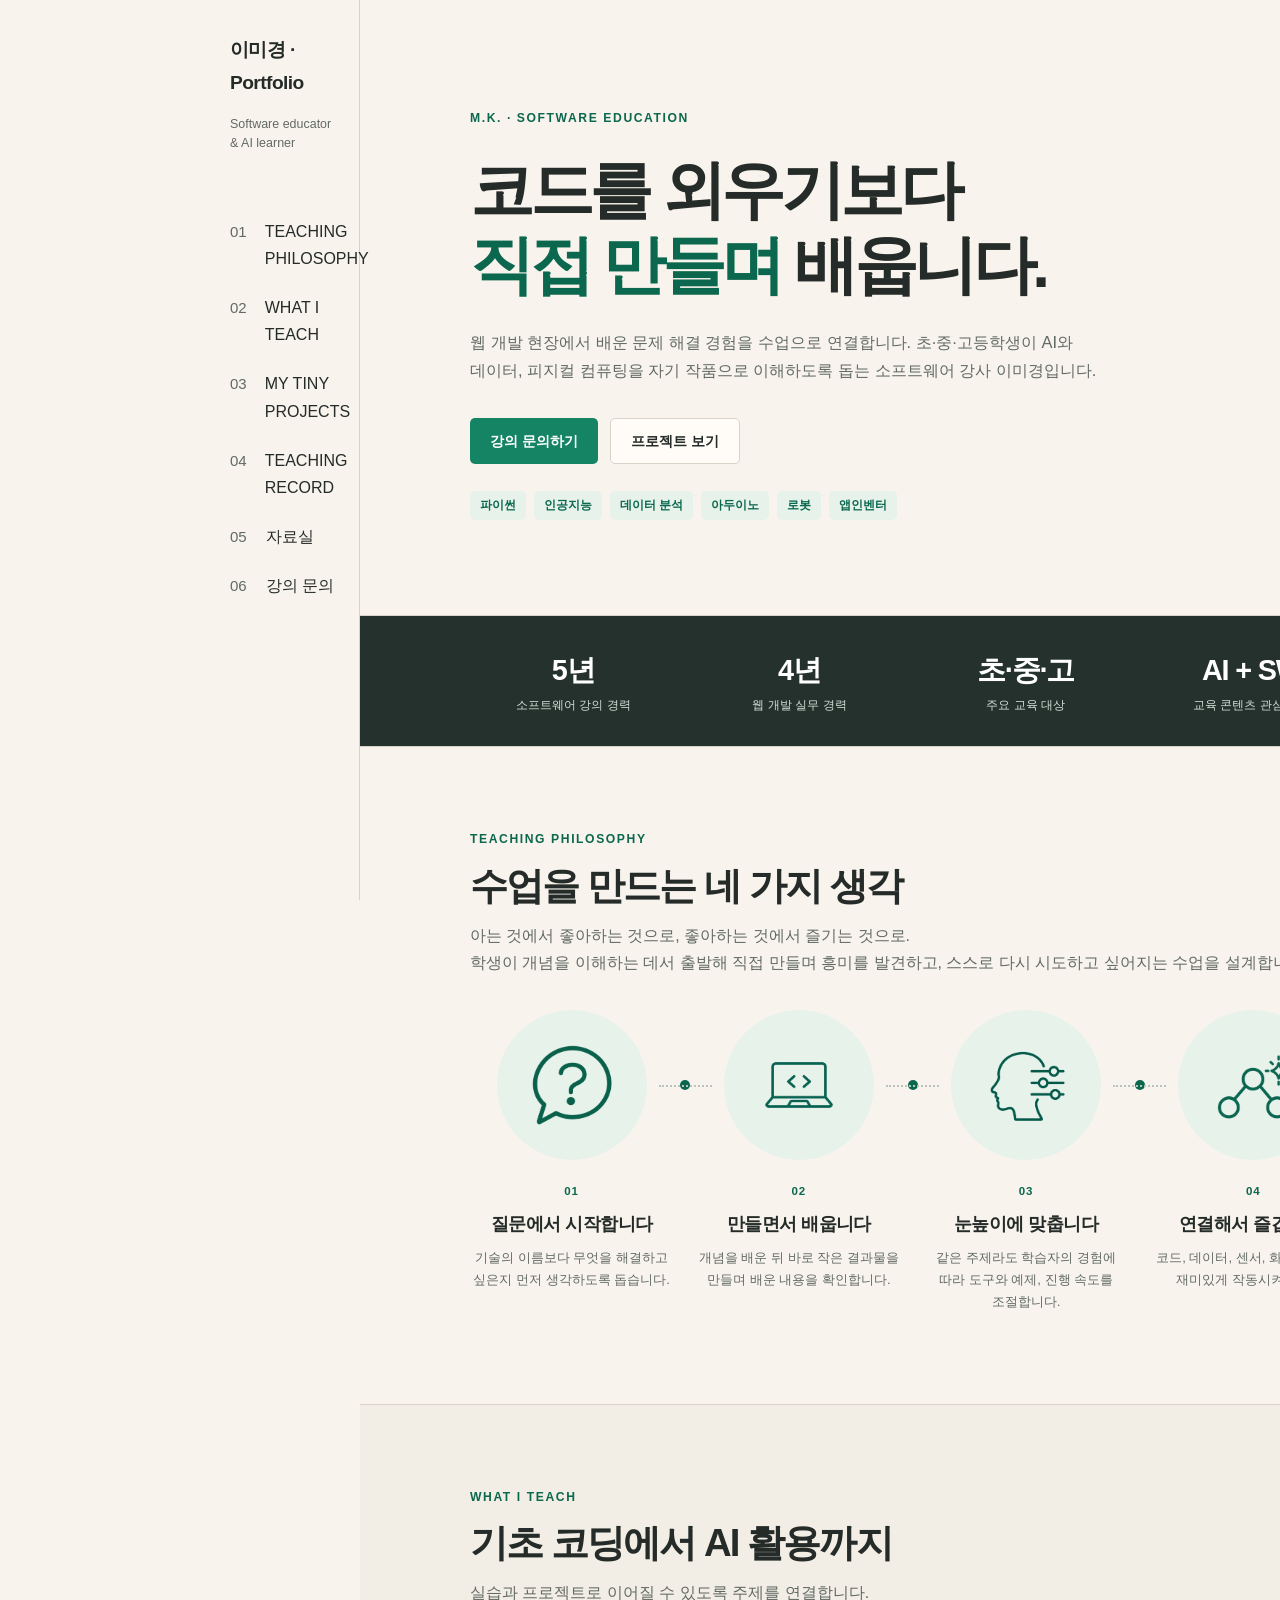
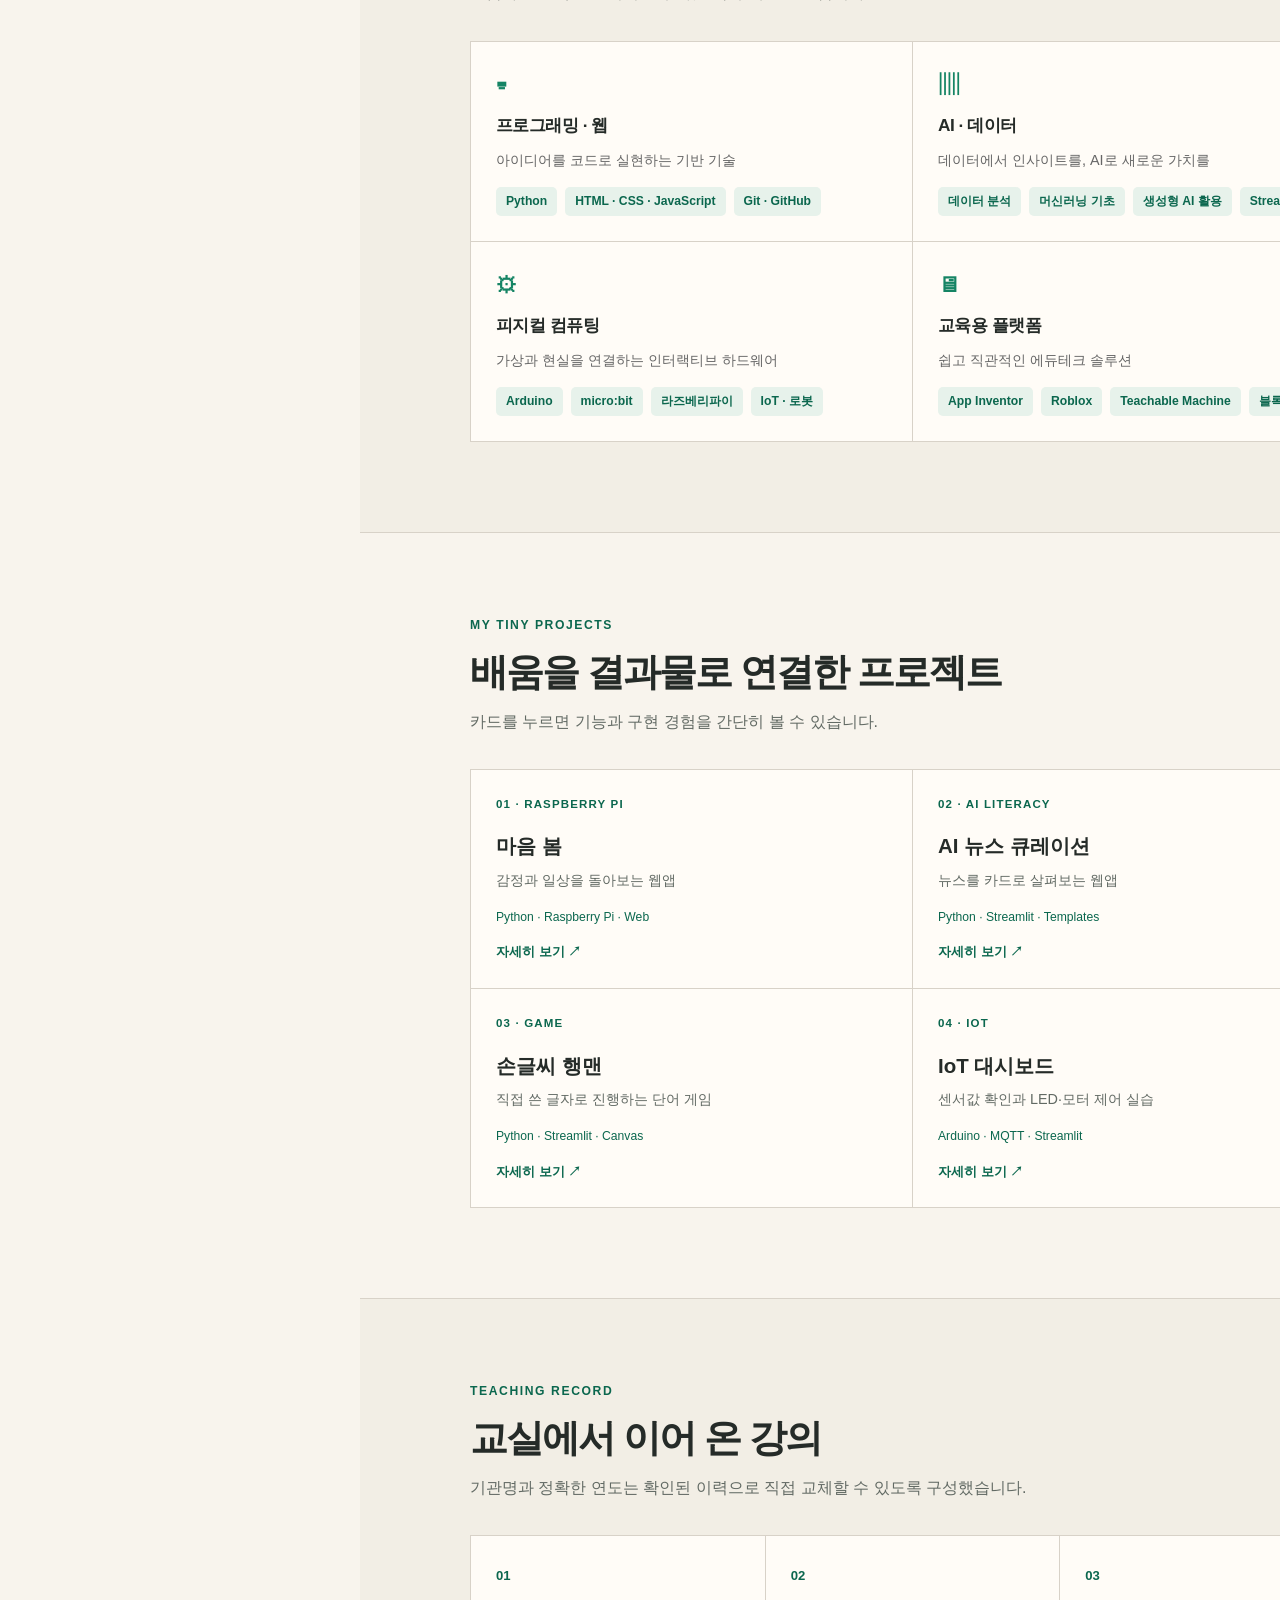
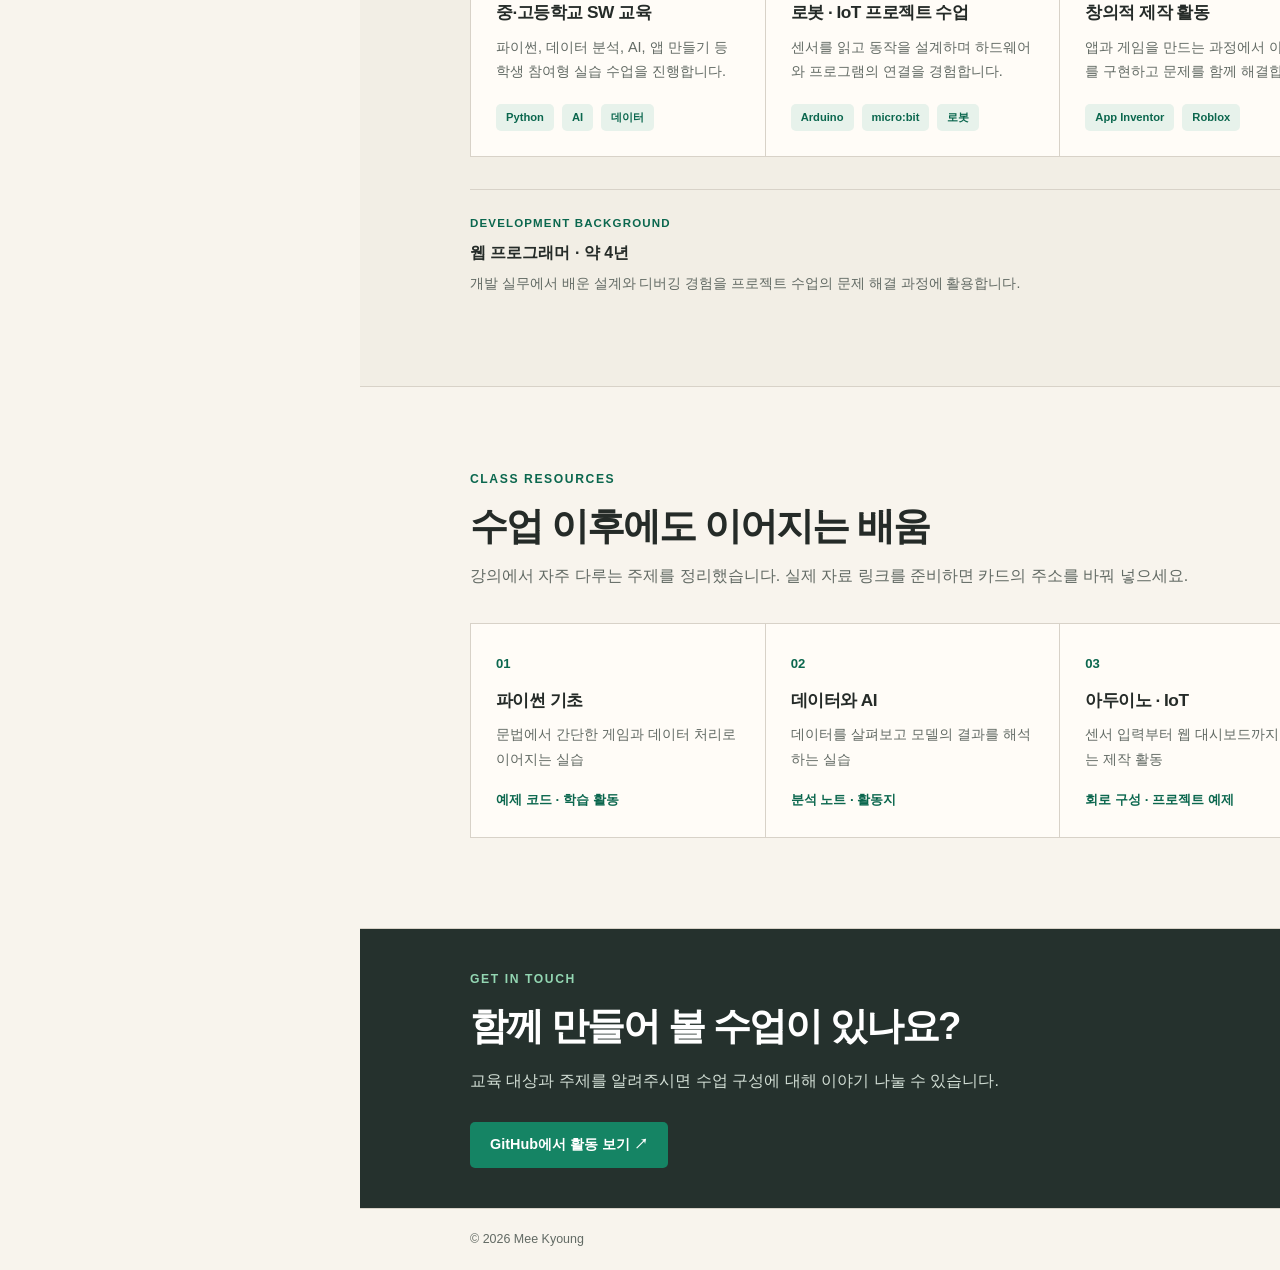
==== index.html @ 8da5d345 "1005 1st commit" ====
<!DOCTYPE html>
<html lang="ko">
<head>
  <meta charset="UTF-8">
  <meta name="viewport" content="width=device-width, initial-scale=1.0">
  <meta name="description" content="이미경 소프트웨어 강사의 AI·데이터 분석·피지컬 컴퓨팅 교육 포트폴리오">
  <title>이미경 | 만들면서 배우는 소프트웨어</title>
  <link rel="stylesheet" href="./lib/styles.css">
  <script src="./lib/script.js" defer></script>
</head>
<body>
  <!-- 0. 왼쪽 메뉴 시작 -->
  <header class="site-header">
    <nav class="nav" aria-label="주 메뉴">
      <a class="logo" href="#top">
        <strong>이미경 · Portfolio</strong>
        <span>Software educator<br>&amp; AI learner</span>
      </a>
      <button class="menu-toggle" type="button" aria-label="메뉴 열기"
              aria-expanded="false" aria-controls="nav-links">☰</button>

      <div class="nav-links" id="nav-links">
        <a href="#philosophy"><small>01</small>TEACHING PHILOSOPHY</a>
        <a href="#skills"><small>02</small>WHAT I TEACH</a>
        <a href="#projects"><small>03</small>MY TINY PROJECTS</a>
        <a href="#career"><small>04</small>TEACHING RECORD</a>
        <a href="#resources"><small>05</small>자료실</a>
        <a href="#contact"><small>06</small>강의 문의</a>
      </div>
    </nav>
  </header>
  <!-- 0. 왼쪽 메뉴 끝 -->

  <main>
    <!-- 1. 첫 화면 소개 시작 -->
    <section class="hero" id="top">
      <div class="wrap hero-grid">
        <div class="hero-copy">
          <p class="eyebrow">M.K. · SOFTWARE EDUCATION</p>
          <h1>코드를 외우기보다<br><span class="highlight">직접 만들며</span> 배웁니다.</h1>
          <p class="hero-description">웹 개발 현장에서 배운 문제 해결 경험을 수업으로 연결합니다. 초·중·고등학생이 AI와 데이터, 피지컬 컴퓨팅을 자기 작품으로 이해하도록 돕는 소프트웨어 강사 이미경입니다.</p>
          <div class="hero-buttons">
            <a class="btn btn-primary" href="#contact">강의 문의하기</a>
            <a class="btn btn-secondary" href="#projects">프로젝트 보기</a>
          </div>
          <div class="hero-tags" aria-label="주요 강의 주제">
              <span>파이썬</span><span>인공지능</span><span>데이터 분석</span><span>아두이노</span><span>로봇</span><span>앱인벤터</span>
          </div>
        </div>
      </div>
    </section>
    <!-- 1. 첫 화면 소개 끝 -->

    <!-- 2. 경력 요약 숫자 시작 -->
    <section class="numbers" aria-label="경력 요약">
      <div class="wrap number-grid">
        <div><strong>5년</strong><span>소프트웨어 강의 경력</span></div>
        <div><strong>4년</strong><span>웹 개발 실무 경력</span></div>
        <div><strong>초·중·고</strong><span>주요 교육 대상</span></div>
        <div><strong>AI + SW</strong><span>교육 콘텐츠 관심 분야</span></div>
      </div>
    </section>
    <!-- 2. 경력 요약 숫자 끝 -->

    <!-- 3. 강의 철학 시작 -->
    <section class="section" id="philosophy">
      <div class="wrap">
        <p class="section-label">TEACHING PHILOSOPHY</p>
        <div class="philosophy-heading">
          <h2>수업을 만드는 네 가지 생각</h2>
          <p class="section-lead">아는 것에서 좋아하는 것으로, 좋아하는 것에서 즐기는 것으로.<br>
          학생이 개념을 이해하는 데서 출발해 직접 만들며 흥미를 발견하고, 스스로 다시 시도하고 싶어지는 수업을 설계합니다.</p>
        </div>
        <div class="philosophy-grid">
          <article class="soft-card">
              <img class="philosophy-icon" src="img\icon-question.png" alt="" />
              <span class="card-number">01</span>
            <h3>질문에서 시작합니다</h3>
            <p>기술의 이름보다 무엇을 해결하고 싶은지 먼저 생각하도록 돕습니다.</p>
          </article>
          <article class="soft-card">
              <img class="philosophy-icon" src="img\icon-making.png" alt="" />
              <span class="card-number">02</span>
            <h3>만들면서 배웁니다</h3>
            <p>개념을 배운 뒤 바로 작은 결과물을 만들며 배운 내용을 확인합니다.</p>
          </article>
          <article class="soft-card">
              <img class="philosophy-icon" src="img\icon-personalized.png" alt="" />
              <span class="card-number">03</span>
            <h3>눈높이에 맞춥니다</h3>
            <p>같은 주제라도 학습자의 경험에 따라 도구와 예제, 진행 속도를 조절합니다.</p>
          </article>
          <article class="soft-card">
              <img class="philosophy-icon" src="img\icon-connections.png" alt="" />
              <span class="card-number">04</span>
            <h3>연결해서 즐깁니다.</h3>
            <p>코드, 데이터, 센서, 화면을 연결해 재미있게 작동시켜 봅니다.</p>
          </article>
        </div>
      </div>
    </section>
    <!-- 3. 강의 철학 끝 -->

    <!-- 4. 강의 분야 시작 -->
    <section class="section section-tint" id="skills">
      <div class="wrap">
        <p class="section-label">WHAT I TEACH</p>
        <h2>기초 코딩에서 AI 활용까지</h2>
        <p class="section-lead">실습과 프로젝트로 이어질 수 있도록 주제를 연결합니다.</p>
        <div class="skill-grid">
          <article class="skill-card">
              <span class="skill-icon">⌨</span>
            <h3>프로그래밍 · 웹</h3>
            <p class="skill-desc">아이디어를 코드로 실현하는 기반 기술</p>
            <div class="pill-list">
              <span>Python</span>
              <span>HTML · CSS · JavaScript</span>
              <span>Git · GitHub</span>
            </div>
          </article>
          <article class="skill-card">
              <span class="skill-icon">▥</span>
            <h3>AI · 데이터</h3>
            <p class="skill-desc">데이터에서 인사이트를, AI로 새로운 가치를</p>
            <div class="pill-list">
              <span>데이터 분석</span>
              <span>머신러닝 기초</span>
              <span>생성형 AI 활용</span>
              <span>Streamlit</span>
            </div>
          </article>
          <article class="skill-card">
              <span class="skill-icon">⚙</span>
            <h3>피지컬 컴퓨팅</h3>
            <p class="skill-desc">가상과 현실을 연결하는 인터랙티브 하드웨어</p>
            <div class="pill-list">
              <span>Arduino</span>
              <span>micro:bit</span>
              <span>라즈베리파이</span>
              <span>IoT · 로봇</span>
            </div>
          </article>
          <article class="skill-card">
              <span class="skill-icon">🖥</span>
            <h3>교육용 플랫폼</h3>
            <p class="skill-desc">쉽고 직관적인 에듀테크 솔루션</p>
            <div class="pill-list">
              <span>App Inventor</span>
              <span>Roblox</span>
              <span>Teachable Machine</span>
              <span>블록 코딩</span>
            </div>
          </article>
        </div>
      </div>
    </section>
    <!-- 4. 강의 분야 끝 -->

    <!-- 5. 프로젝트 시작 -->
    <section class="section" id="projects">
      <div class="wrap">
        <p class="section-label">MY TINY PROJECTS</p>
        <h2>배움을 결과물로 연결한 프로젝트</h2>
        <p class="section-lead">카드를 누르면 기능과 구현 경험을 간단히 볼 수 있습니다.</p>
        <div class="project-grid">
          <!-- 5-1. 마음 봄 카드 시작 -->
          <button class="project-card" type="button" data-project="maeum" aria-haspopup="dialog">
              <span class="project-top">01 · RASPBERRY PI</span>
            <strong>마음 봄</strong>
              <span>감정과 일상을 돌아보는 웹앱</span>
              <span class="project-tech">Python · Raspberry Pi · Web</span>
              <span class="project-more">자세히 보기 ↗</span>
          </button>
          <!-- 5-1. 마음 봄 카드 끝 -->
          <!-- 5-2. AI 뉴스 카드 시작 -->
          <button class="project-card" type="button" data-project="news" aria-haspopup="dialog">
              <span class="project-top">02 · AI LITERACY</span>
            <strong>AI 뉴스 큐레이션</strong>
              <span>뉴스를 카드로 살펴보는 웹앱</span>
              <span class="project-tech">Python · Streamlit · Templates</span>
              <span class="project-more">자세히 보기 ↗</span>
          </button>
          <!-- 5-2. AI 뉴스 카드 끝 -->
          <!-- 5-3. 행맨 카드 시작 -->
          <button class="project-card" type="button" data-project="hangman" aria-haspopup="dialog">
              <span class="project-top">03 · GAME</span>
            <strong>손글씨 행맨</strong>
              <span>직접 쓴 글자로 진행하는 단어 게임</span>
              <span class="project-tech">Python · Streamlit · Canvas</span>
              <span class="project-more">자세히 보기 ↗</span>
          </button>
          <!-- 5-3. 행맨 카드 끝 -->
          <!-- 5-4. IoT 카드 시작 -->
          <button class="project-card" type="button" data-project="iot" aria-haspopup="dialog">
              <span class="project-top">04 · IOT</span>
            <strong>IoT 대시보드</strong>
              <span>센서값 확인과 LED·모터 제어 실습</span>
              <span class="project-tech">Arduino · MQTT · Streamlit</span>
              <span class="project-more">자세히 보기 ↗</span>
          </button>
          <!-- 5-4. IoT 카드 끝 -->
        </div>
      </div>
    </section>
    <!-- 5. 프로젝트 끝 -->

    <!-- 6. 강의 경력 시작 -->
    <section class="section section-tint" id="career">
      <div class="wrap">
        <p class="section-label">TEACHING RECORD</p>
        <h2>교실에서 이어 온 강의</h2>
        <p class="section-lead">기관명과 정확한 연도는 확인된 이력으로 직접 교체할 수 있도록 구성했습니다.</p>
        <div class="career-grid">
          <article class="career-card">
              <span>01</span>
            <h3>중·고등학교 SW 교육</h3>
            <p>파이썬, 데이터 분석, AI, 앱 만들기 등 학생 참여형 실습 수업을 진행합니다.</p>
            <div class="pill-list">
              <span>Python</span>
              <span>AI</span>
              <span>데이터</span>
            </div>
          </article>
          <article class="career-card">
              <span>02</span>
            <h3>로봇 · IoT 프로젝트 수업</h3>
            <p>센서를 읽고 동작을 설계하며 하드웨어와 프로그램의 연결을 경험합니다.</p>
            <div class="pill-list">
              <span>Arduino</span>
              <span>micro:bit</span>
              <span>로봇</span>
            </div>
          </article>
          <article class="career-card">
              <span>03</span>
            <h3>창의적 제작 활동</h3>
            <p>앱과 게임을 만드는 과정에서 아이디어를 구현하고 문제를 함께 해결합니다.</p>
            <div class="pill-list">
              <span>App Inventor</span>
              <span>Roblox</span>
            </div>
          </article>
        </div>
        <div class="background"><span>DEVELOPMENT BACKGROUND</span><strong>웹 프로그래머 · 약 4년</strong><p>개발 실무에서 배운 설계와 디버깅 경험을 프로젝트 수업의 문제 해결 과정에 활용합니다.</p></div>
      </div>
    </section>
    <!-- 6. 강의 경력 끝 -->

    <!-- 7. 자료실 시작 -->
    <section class="section" id="resources">
      <div class="wrap">
        <p class="section-label">CLASS RESOURCES</p>
        <h2>수업 이후에도 이어지는 배움</h2>
        <p class="section-lead">강의에서 자주 다루는 주제를 정리했습니다. 실제 자료 링크를 준비하면 카드의 주소를 바꿔 넣으세요.</p>
        <div class="resource-grid">
          <article class="resource-card">
              <span>01</span>
            <h3>파이썬 기초</h3>
            <p>문법에서 간단한 게임과 데이터 처리로 이어지는 실습</p>
              <small>예제 코드 · 학습 활동</small>
          </article>
          <article class="resource-card">
              <span>02</span>
            <h3>데이터와 AI</h3>
            <p>데이터를 살펴보고 모델의 결과를 해석하는 실습</p>
              <small>분석 노트 · 활동지</small>
          </article>
          <article class="resource-card">
              <span>03</span>
            <h3>아두이노 · IoT</h3>
            <p>센서 입력부터 웹 대시보드까지 연결하는 제작 활동</p>
              <small>회로 구성 · 프로젝트 예제</small>
          </article>
        </div>
      </div>
    </section>
    <!-- 7. 자료실 끝 -->

    <!-- 8. 강의 문의 시작 -->
    <section class="contact" id="contact">
      <div class="wrap contact-inner">
        <p class="section-label">GET IN TOUCH</p>
        <h2>함께 만들어 볼 수업이 있나요?</h2>
        <p>교육 대상과 주제를 알려주시면 수업 구성에 대해 이야기 나눌 수 있습니다.</p>
        <a class="btn btn-primary" href="https://github.com/huduby777" target="_blank" rel="noopener noreferrer">GitHub에서 활동 보기 ↗</a>
        <!-- 이메일을 공개하려면 위 버튼 아래에 <a href="mailto:이메일주소">이메일주소</a>를 추가하세요. -->
      </div>
    </section>
    <!-- 8. 강의 문의 끝 -->
  </main>

  <!-- 9. 화면 오른쪽 아래 TOP 버튼 시작 -->
  <button class="back-to-top" id="back-to-top" type="button" aria-label="맨 위로 이동">TOP ↑</button>
  <!-- 9. 화면 오른쪽 아래 TOP 버튼 끝 -->

  <!-- 10. 프로젝트 상세 팝업 시작 -->
  <dialog class="project-dialog" id="project-dialog" aria-labelledby="dialog-title">
    <button class="dialog-close" type="button" aria-label="닫기">×</button>
    <p class="section-label" id="dialog-category"></p>
    <h2 id="dialog-title"></h2>
    <div id="dialog-details"></div>
  </dialog>
  <!-- 10. 프로젝트 상세 팝업 끝 -->

  <!-- 11. 푸터 시작 -->
  <footer class="footer"><div class="wrap"><span>© <span id="year"></span> Mee Kyoung </span>&nbsp;</div></footer>
  <!-- 11. 푸터 끝 -->
</body>
</html>
---- lib/styles.css ----
/* 0. 색상: C 시안의 에메랄드 포인트와 따뜻한 아이보리 */
:root {
  --accent: #158464;
  --accent-dark: #0b674e;
  --accent-soft: #e7f2eb;
  --ink: #252b28;
  --muted: #626a64;
  --paper: #f8f4ed;
  --wash: #f2eee5;
  --card: #fffcf7;
  --line: #d8d2c8;
  --dark: #25312d;
  --sidebar-width: clamp(360px, 22vw, 420px);
}

* { box-sizing: border-box; }
html { scroll-behavior: smooth; }
body {
  margin: 0;
  color: var(--ink);
  background: var(--paper);
  font-family: "Pretendard", "Noto Sans KR", "Malgun Gothic", Arial, sans-serif;
  line-height: 1.7;
}

a { color: inherit; text-decoration: none; }
button { font: inherit; cursor: pointer; }
:focus-visible { outline: 3px solid var(--accent); outline-offset: 3px; }
.wrap { width: min(100% - 35px, 980px); margin-left: 110px; margin-right: auto; padding: 0; }
section { scroll-margin-top: 20px; }

/* 1. 왼쪽 고정 메뉴 */
.site-header {
  position: fixed;
  inset: 0 auto 0 0;
  z-index: 20;
  width: var(--sidebar-width);
  background: var(--paper);
  border-right: 1px solid var(--line);
}
.nav { 
  height: 100%; 
  padding: 34px 24px 34px 230px; 
  display: flex; 
  flex-direction: column; }

.logo { display: flex; flex-direction: column; gap: 16px; }
.logo strong { font-size: 1.2rem; font-weight: 750; letter-spacing: -.03em; }
.logo span { color: var(--muted); font-size: .78rem; line-height: 1.5; }
.nav-links { display: flex; flex-direction: column; gap: 8px; margin-top: 58px; }
.nav-links a { display: flex; gap: 18px; align-items: baseline; padding: 7px 0; font-size: 1.0rem; }
.nav-links a:hover, .nav-links a.is-active { color: var(--accent-dark); font-weight: 700; }
.nav-links small { width: 18px; color: var(--muted); font-size: .94rem; }
.menu-toggle { display: none; }
main, .footer { margin-left: var(--sidebar-width); }

/* 2. 첫 화면 소개 */
.hero {
  background-color: var(--paper);
  background-image: radial-gradient(circle, rgba(107, 121, 111, .07) .7px, transparent 1px);
  background-size: 32px 32px;
  border-bottom: 1px solid var(--line);
  padding: 108px 0 95px;
}
.hero-copy { max-width: 760px; }
.eyebrow, .section-label {
  margin: 0;
  color: var(--accent-dark);
  font-size: .76rem;
  letter-spacing: .13em;
  font-weight: 800;
}
.hero h1 {
  font-size: clamp(2.1rem, 5vw, 4.1rem);
  line-height: 1.18;
  letter-spacing: -.07em;
  word-break: keep-all;
  margin: 24px 0;
}
.highlight { color: var(--accent-dark); }
.hero-description { max-width: 650px; color: var(--muted); font-size: 1.03rem; word-break: keep-all; }
.hero-buttons { display: flex; flex-wrap: wrap; align-items: center; gap: 12px; margin: 34px 0 27px; }
.btn {
  display: inline-flex;
  align-items: center;
  justify-content: center;
  min-height: 46px;
  padding: 10px 20px;
  border-radius: 5px;
  font-size: .9rem;
  font-weight: 750;
}
.btn-primary { background: var(--accent); color: #fff; }
.btn-secondary { border: 1px solid var(--line); background: var(--card); }
.hero-tags, .pill-list { display: flex; flex-wrap: wrap; gap: 8px; }
.hero-tags span, .pill-list span {
  padding: 4px 10px;
  color: var(--accent-dark);
  background: var(--accent-soft);
  border-radius: 5px;
  font-size: .76rem;
  font-weight: 700;
}

/* 3. 경력 요약 띠 */
.numbers { padding: 30px 0; background: var(--dark); color: #fff; border-bottom: 1px solid var(--line); }
.number-grid { display: grid; grid-template-columns: repeat(4, 1fr); gap: 20px; text-align: center; }
.number-grid div { display: grid; }
.number-grid strong { font-size: 1.8rem; letter-spacing: -.04em; }
.number-grid span { color: #d3dfd6; font-size: .78rem; }

/* 4. 섹션 공통 구성: 각 영역을 가는 선으로 구분 */
.section { padding: 82px 0 90px; border-bottom: 1px solid var(--line); }
.section-tint { background: var(--wash); }
.section h2, .contact h2 {
  margin: 11px 0;
  font-size: clamp(1.8rem, 3vw, 2.45rem);
  line-height: 1.3;
  letter-spacing: -.05em;
  word-break: keep-all;
}
.section-lead { margin: 0 0 34px; color: var(--muted); word-break: keep-all; }
.philosophy-grid, .skill-grid, .project-grid { display: grid; grid-template-columns: repeat(2, minmax(0, 1fr)); gap: 1px; border: 1px solid var(--line); background: var(--line); }
.soft-card, .skill-card, .career-card, .resource-card, .project-card { background: var(--card); padding: 25px; }
.soft-card h3, .skill-card h3, .career-card h3, .resource-card h3 { margin: 10px 0 7px; font-size: 1.08rem; letter-spacing: -.03em; }
.soft-card p, .career-card p, .resource-card p { margin: 0; color: var(--muted); font-size: .9rem; }
.card-number, .career-card > span, .resource-card > span { color: var(--accent-dark); font-size: .82rem; font-weight: 800; }
.skill-desc {
    color: #666666; 
    font-size: 0.9rem; 
    margin-top: -10px; 
    margin-bottom: 15px; 
    word-break: keep-all; /* 단어 단위로 줄바꿈되도록 설정 */
}
.skill-card {
  transition: transform 0.3s ease, box-shadow 0.3s ease; /* 부드러운 전환 효과 */
}

.skill-card:hover {
  transform: translateY(-8px) translateX(-8px); /* 카드가 위로 8px 이동 */
  box-shadow: 0 10px 20px rgba(37, 36, 36, 0.397); /* 그림자를 진하고 넓게 확산 */
}

.skill-card:hover .skill-icon {
  transform: scale(1.5); /* 아이콘이 살짝 커지는 효과 */
  transition: transform 0.3s ease;
}
/* 강의 철학: 가로 4단 타임라인 (아이콘 원 + 점선 연결) */
.philosophy-grid {
  --icon-size: 150px;
  --gap: 24px;
  display: grid;
  grid-template-columns: repeat(4, minmax(0, 1fr));
  gap: var(--gap);
  border: 0;
  background: none;
  margin-top: 8px;
}
.soft-card {
  position: relative;
  display: flex;
  flex-direction: column;
  align-items: center;
  text-align: center;
  padding: 0;
  background: none;
}
.soft-card img.philosophy-icon {
  position: static;
  width: var(--icon-size);
  height: var(--icon-size);
  padding: 18px;
  border-radius: 50%;
  background: var(--accent-soft);
  object-fit: contain;
}
.soft-card .card-number { margin-top: 22px; font-size: .72rem; letter-spacing: .08em; }
.soft-card h3 { margin: 6px 0 8px; font-size: 1.15rem; word-break: keep-all; }
.soft-card p { font-size: .82rem; word-break: keep-all; }

/* 카드 사이 점선 + 가운데 점 (마지막 카드 제외) */
.soft-card:not(:last-child)::after {
  content: "";
  position: absolute;
  top: calc(var(--icon-size) / 2);
  left: calc(50% + var(--icon-size) / 2 + 12px);
  width: calc(100% + var(--gap) - var(--icon-size) - 24px);
  border-top: 2px dotted #b9c4bc;
}
.soft-card:not(:last-child)::before {
  content: "";
  position: absolute;
  top: calc(var(--icon-size) / 2 - 5px);
  left: calc(100% + var(--gap) / 2 - 5px);
  width: 10px;
  height: 10px;
  border-radius: 50%;
  background: var(--accent-dark);
}

/* 5. 강의 분야 */
.skill-card { min-height: 190px; }
.skill-icon { display: inline-block; color: var(--accent); font-size: 1.35rem; font-weight: 700; }
.skill-card h3 { margin: 8px 0 17px; }

/* 6. 프로젝트 */
.project-card { display: flex; flex-direction: column; min-height: 210px; text-align: left; border: 0; color: var(--ink); }
.project-card:hover { background: #f4f5ec; }
.project-top { color: var(--accent-dark); font-size: .72rem; font-weight: 800; letter-spacing: .1em; }
.project-card strong { margin: 15px 0 4px; font-size: 1.28rem; }
.project-card > span:nth-of-type(2) { color: var(--muted); font-size: .9rem; }
.project-tech { margin-top: 14px; color: var(--accent-dark); font-size: .76rem; }
.project-more { margin-top: auto; padding-top: 14px; color: var(--accent-dark); font-size: .8rem; font-weight: 800; }

/* 7. 강의 경력과 자료실 */
.career-grid, .resource-grid { display: grid; grid-template-columns: repeat(3, minmax(0, 1fr)); gap: 1px; border: 1px solid var(--line); background: var(--line); }
.career-card .pill-list { margin-top: 20px; }
.career-card .pill-list span { font-size: .7rem; }
.background { margin-top: 32px; padding-top: 24px; border-top: 1px solid var(--line); }
.background span { display: block; color: var(--accent-dark); font-size: .72rem; font-weight: 800; letter-spacing: .1em; }
.background strong { display: block; margin: 6px 0; }
.background p { margin: 0; color: var(--muted); font-size: .87rem; }
.resource-card { min-height: 160px; }
.resource-card small { display: block; margin-top: 18px; color: var(--accent-dark); font-weight: 700; }

/* 8. 문의와 푸터 */
.contact { padding: 40px 0; background: var(--dark); color: #fff; border-bottom: 1px solid var(--line); }
.contact .section-label { color: #93d6b2; }
.contact p:not(.section-label) { margin-bottom: 28px; color: #d3dfd6; }
.footer { padding: 20px 0; color: var(--muted); font-size: .78rem; }
.footer .wrap { display: flex; justify-content: space-between; gap: 12px; }

/* 9. 오른쪽 아래 고정 TOP 버튼 */
.back-to-top {
  position: fixed;
  z-index: 15;
  right: 24px;
  bottom: 24px;
  padding: 10px 14px;
  border: 1px solid var(--line);
  border-radius: 6px;
  background: var(--card);
  color: var(--accent-dark);
  box-shadow: 0 6px 22px rgba(25, 40, 31, .12);
  font-size: .8rem;
  font-weight: 800;
  opacity: 0;
  visibility: hidden;
  transform: translateY(8px);
  transition: opacity .2s, transform .2s, visibility .2s;
}
.back-to-top.is-visible { opacity: 1; visibility: visible; transform: translateY(0); }

/* 10. 프로젝트 상세 팝업 */
.project-dialog { width: min(540px, calc(100% - 28px)); max-height: 80vh; overflow: auto; padding: 32px; border: 1px solid var(--line); background: var(--card); color: var(--ink); }
.project-dialog::backdrop { background: rgba(15, 34, 26, .58); }
.project-dialog h2 { letter-spacing: -.05em; }
.project-dialog h3 { margin: 21px 0 5px; font-size: .98rem; }
.project-dialog p:not(.section-label) { margin: 0; color: var(--muted); font-size: .91rem; }
.dialog-close { position: absolute; top: 8px; right: 16px; border: 0; background: none; color: var(--ink); font-size: 2rem; }

/* 태블릿·모바일: 고정된 왼쪽 메뉴를 위쪽 메뉴로 전환 */
@media (max-width: 900px) {
  .site-header {
    position: relative;
    width: 100%;
    border-right: 0;
    border-bottom: 1px solid var(--line);
  }

  main,
  .footer {
    margin-left: 0;
  }

  .nav {
    height: auto;
    padding: 20px 24px;
  }

  .wrap {
    width: min(100% - 48px, 1080px);
    margin-inline: auto;
    padding: 0;
  }
}

/* 강의 철학 반응형: 태블릿 2단, 모바일 1단 (연결선 숨김) */
@media (max-width: 900px) {
  .philosophy-grid { grid-template-columns: repeat(2, minmax(0, 1fr)); row-gap: 40px; }
  .soft-card::before, .soft-card::after { display: none !important; }
}
@media (max-width: 520px) {
  .philosophy-grid { grid-template-columns: 1fr; }
}
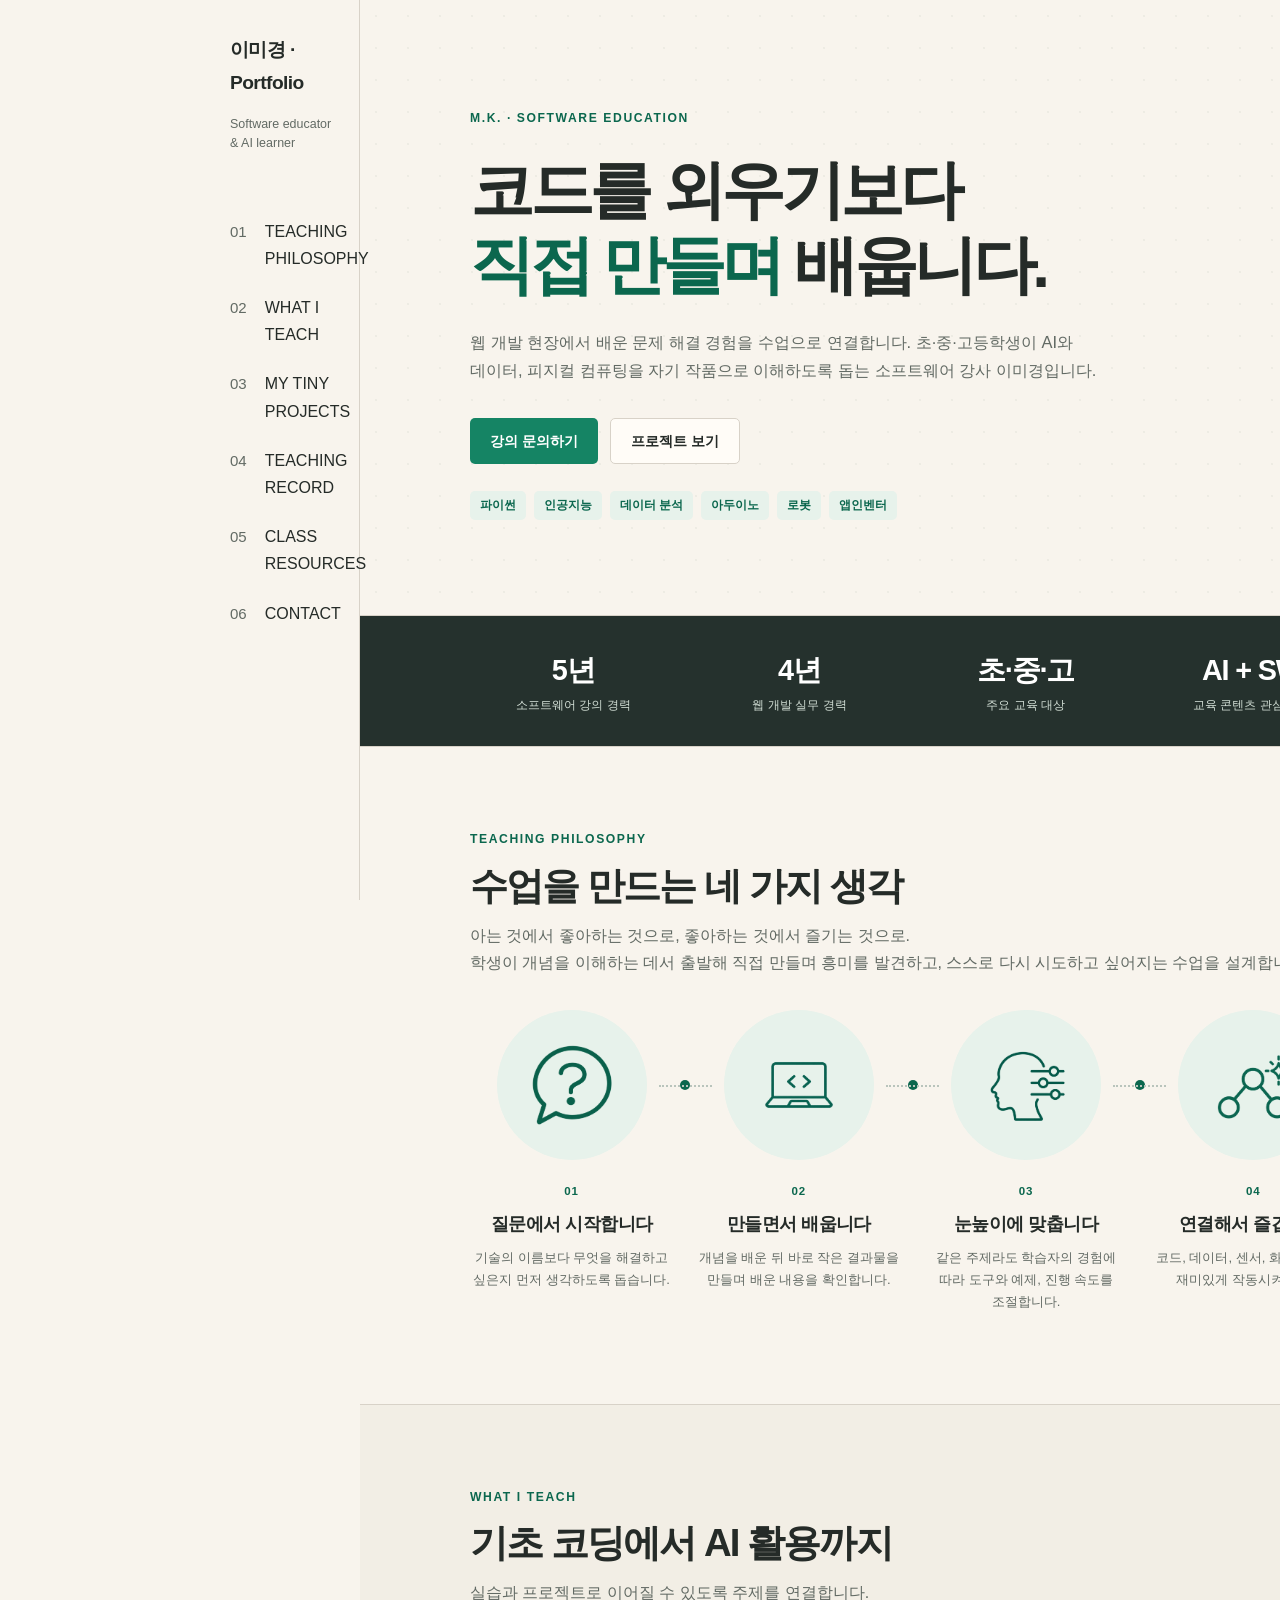
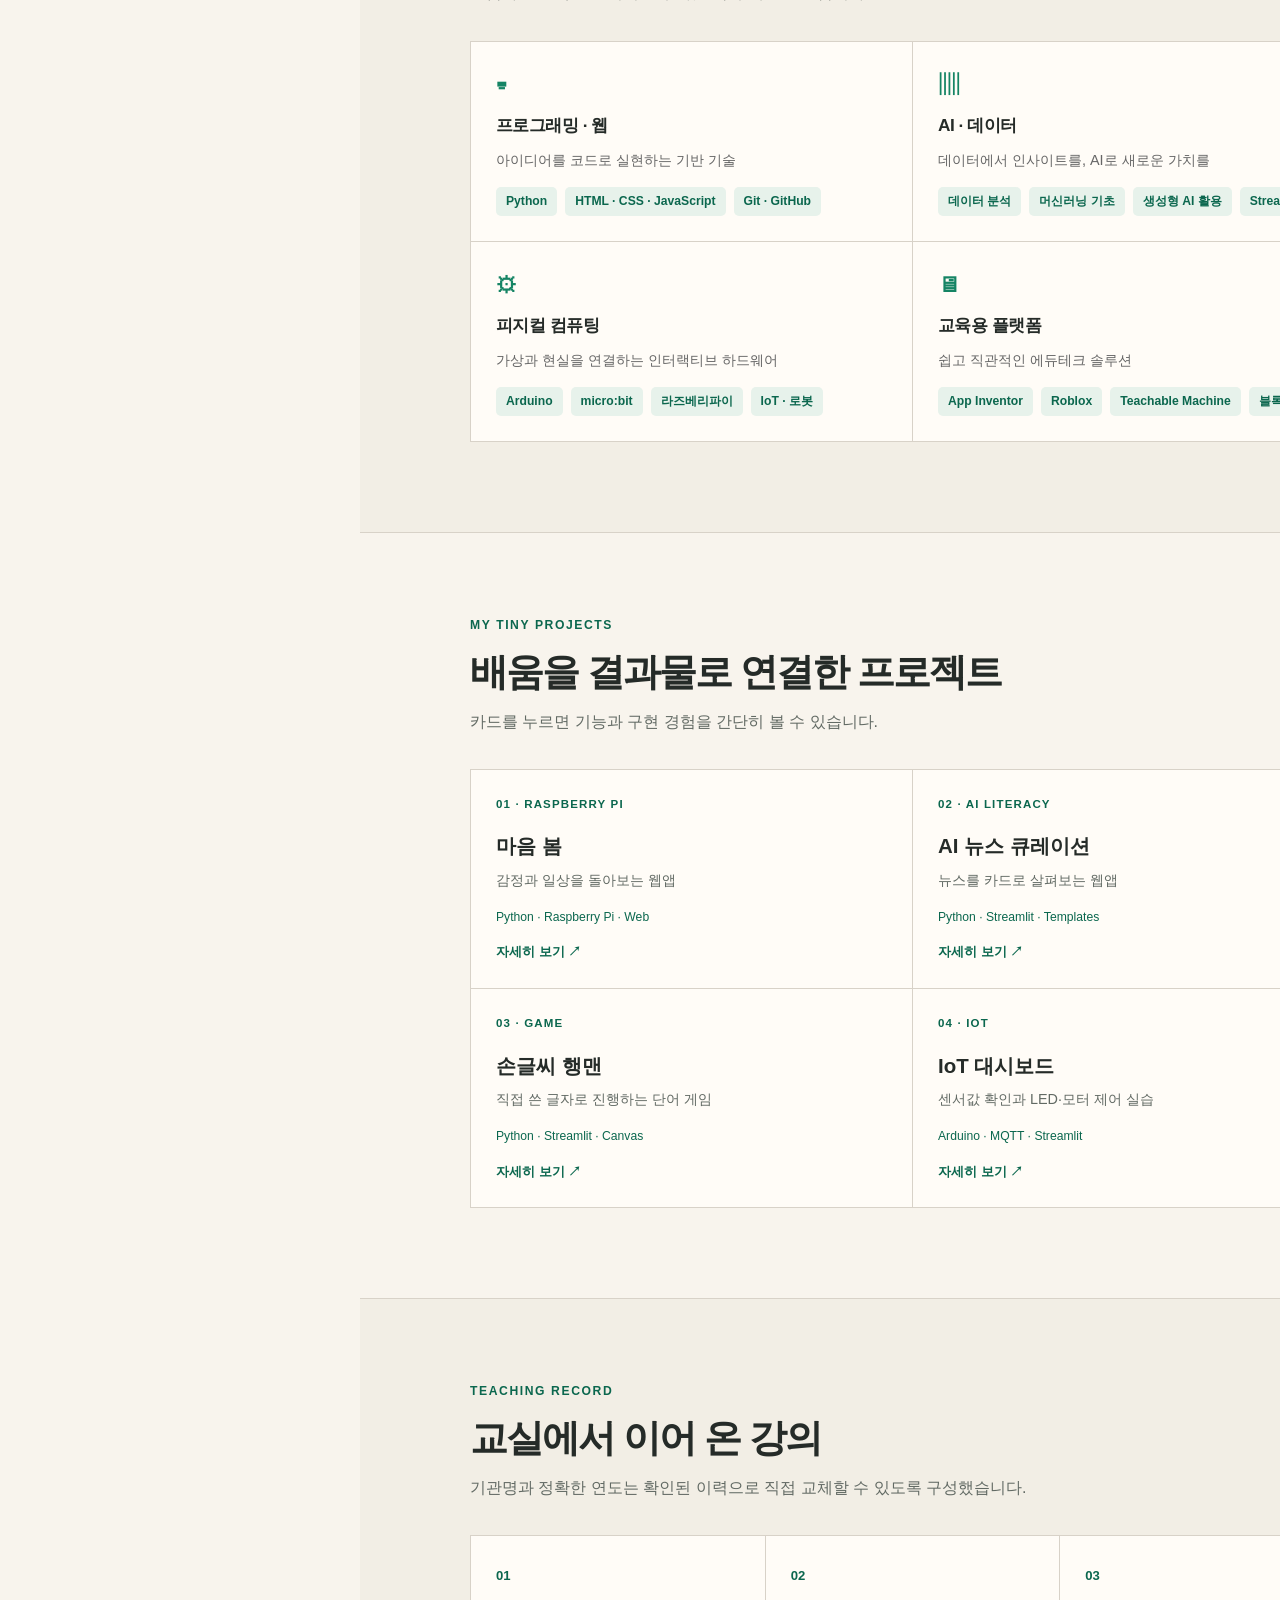
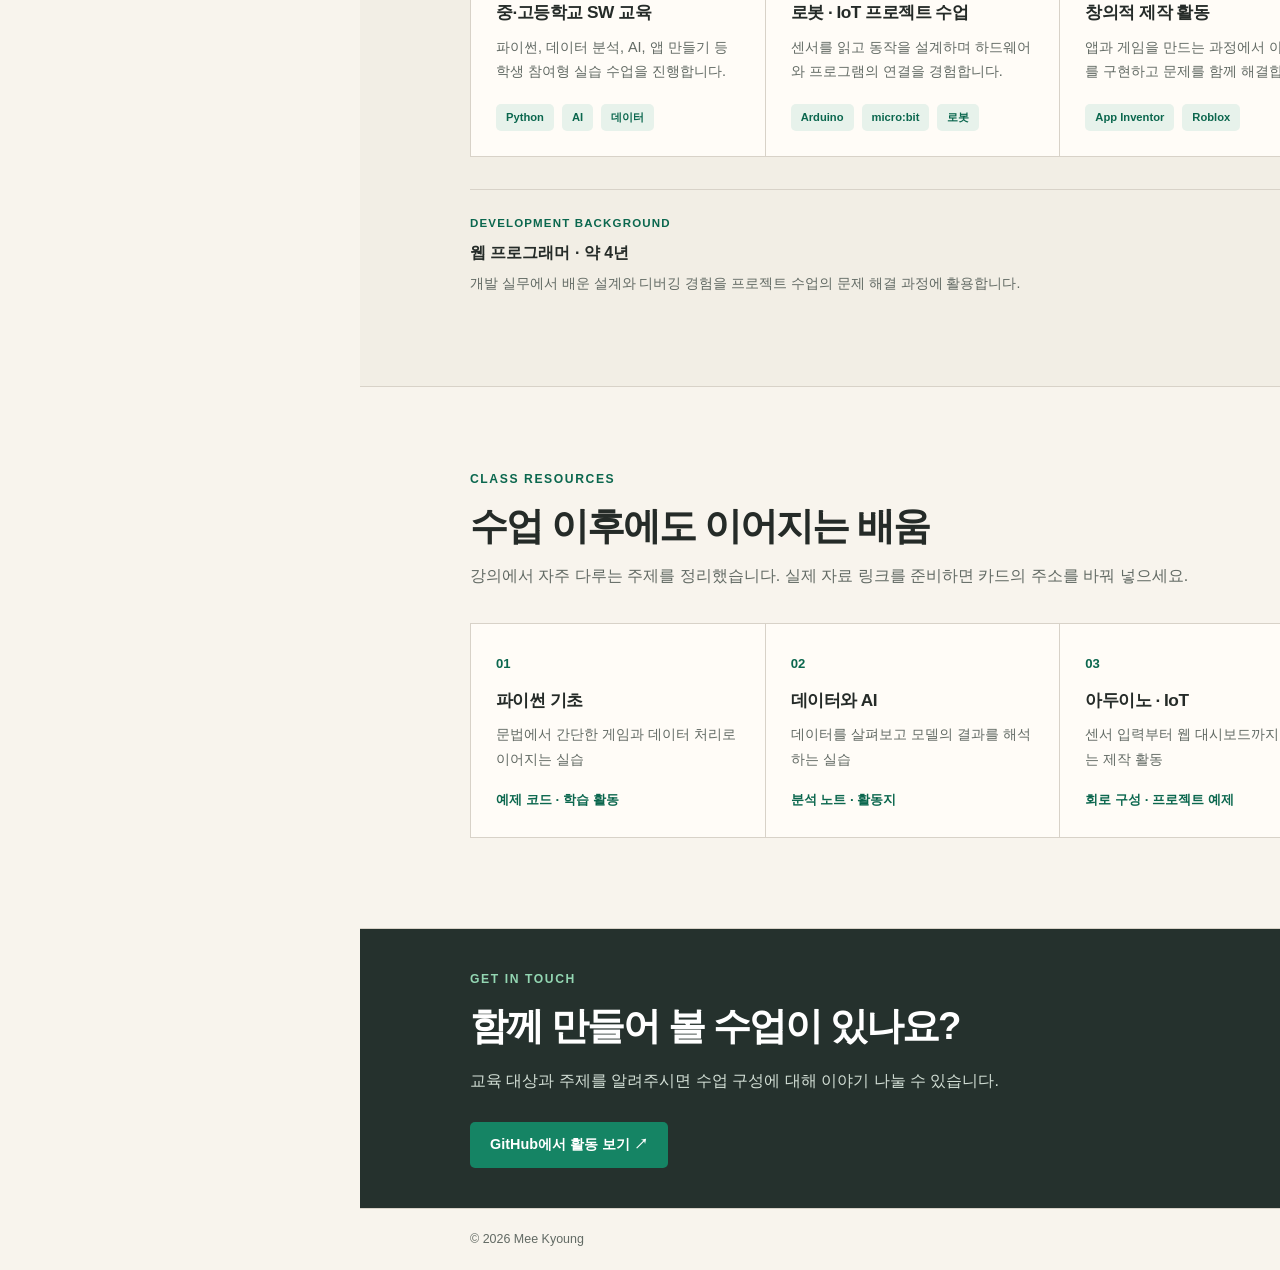
==== commit 1f29a1d1: "1005 2nd commit" ====
--- a/index.html
+++ b/index.html
@@ -24,8 +24,8 @@
         <a href="#skills"><small>02</small>WHAT I TEACH</a>
         <a href="#projects"><small>03</small>MY TINY PROJECTS</a>
         <a href="#career"><small>04</small>TEACHING RECORD</a>
-        <a href="#resources"><small>05</small>자료실</a>
-        <a href="#contact"><small>06</small>강의 문의</a>
+        <a href="#resources"><small>05</small>CLASS RESOURCES</a>
+        <a href="#contact"><small>06</small>CONTACT</a>
       </div>
     </nav>
   </header>
@@ -52,7 +52,7 @@
     <!-- 1. 첫 화면 소개 끝 -->
 
     <!-- 2. 경력 요약 숫자 시작 -->
-    <section class="numbers" aria-label="경력 요약">
+    <section class="numbers">
       <div class="wrap number-grid">
         <div><strong>5년</strong><span>소프트웨어 강의 경력</span></div>
         <div><strong>4년</strong><span>웹 개발 실무 경력</span></div>
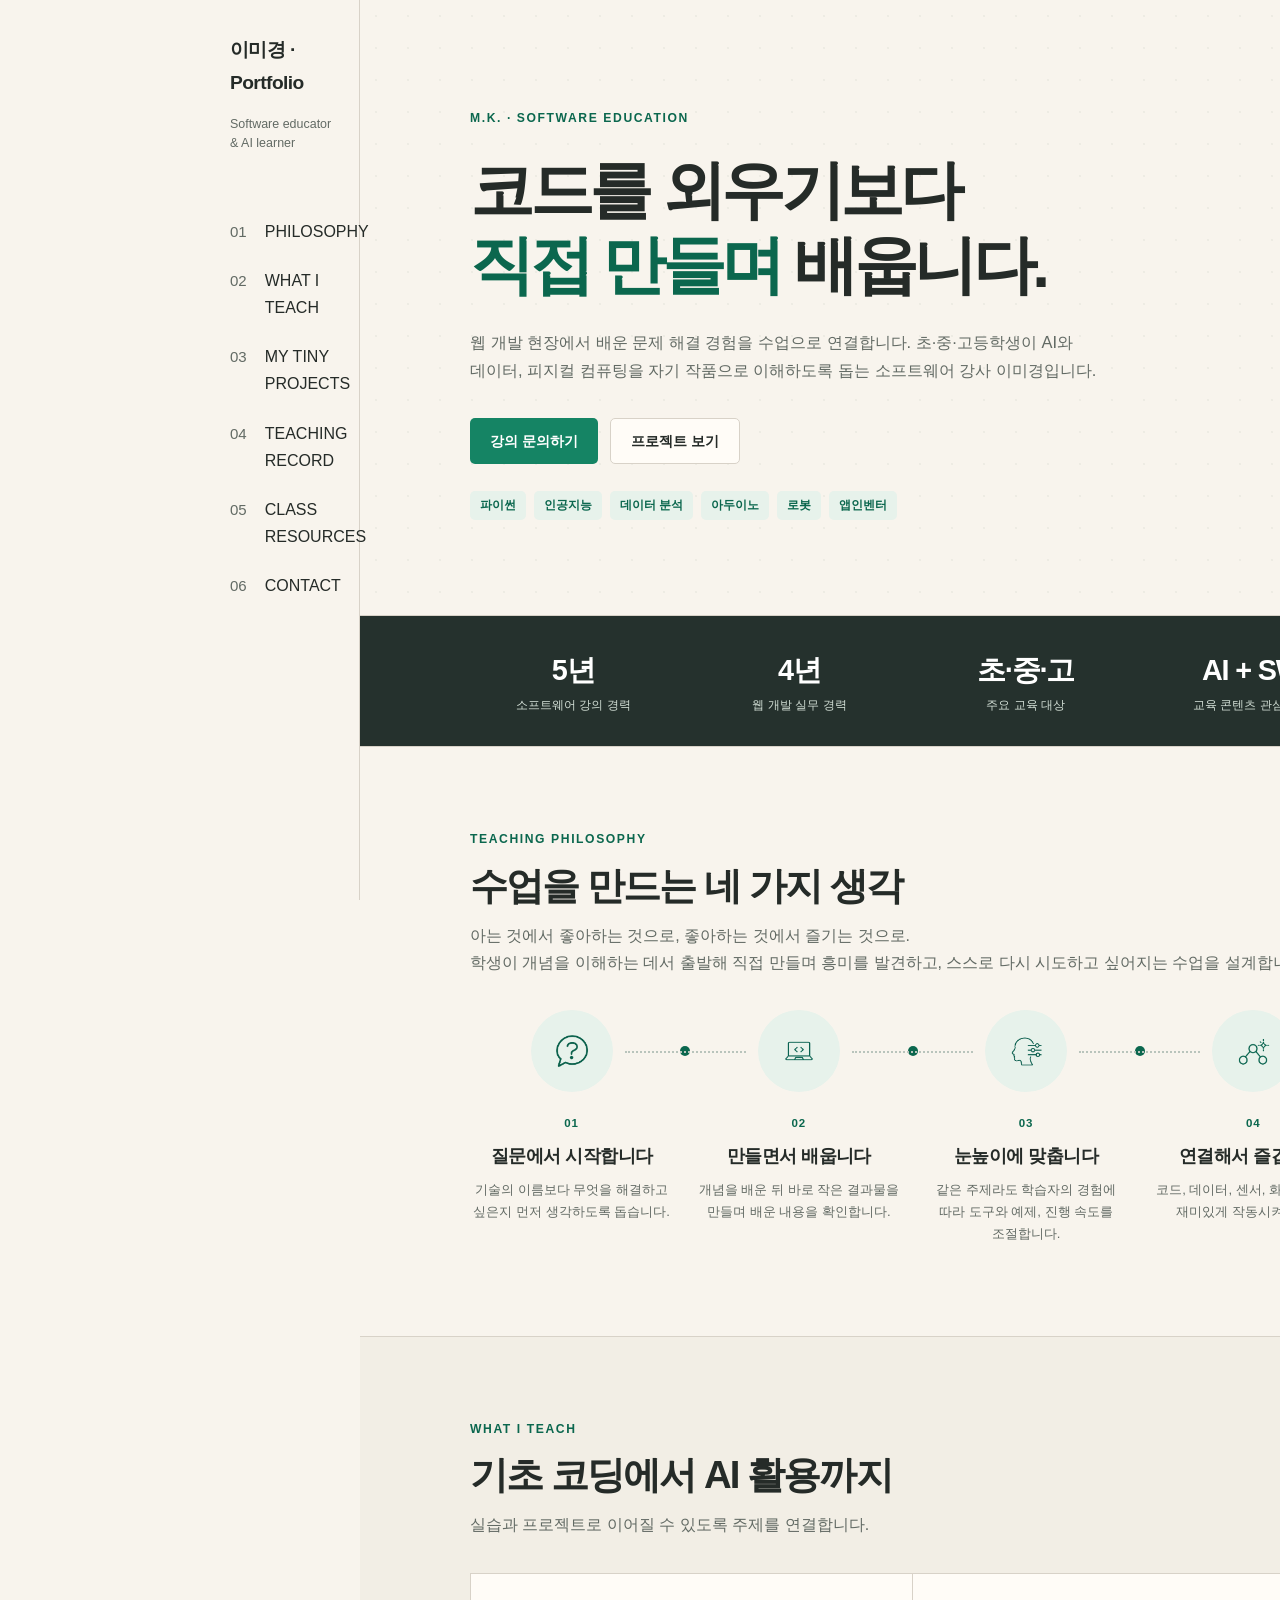
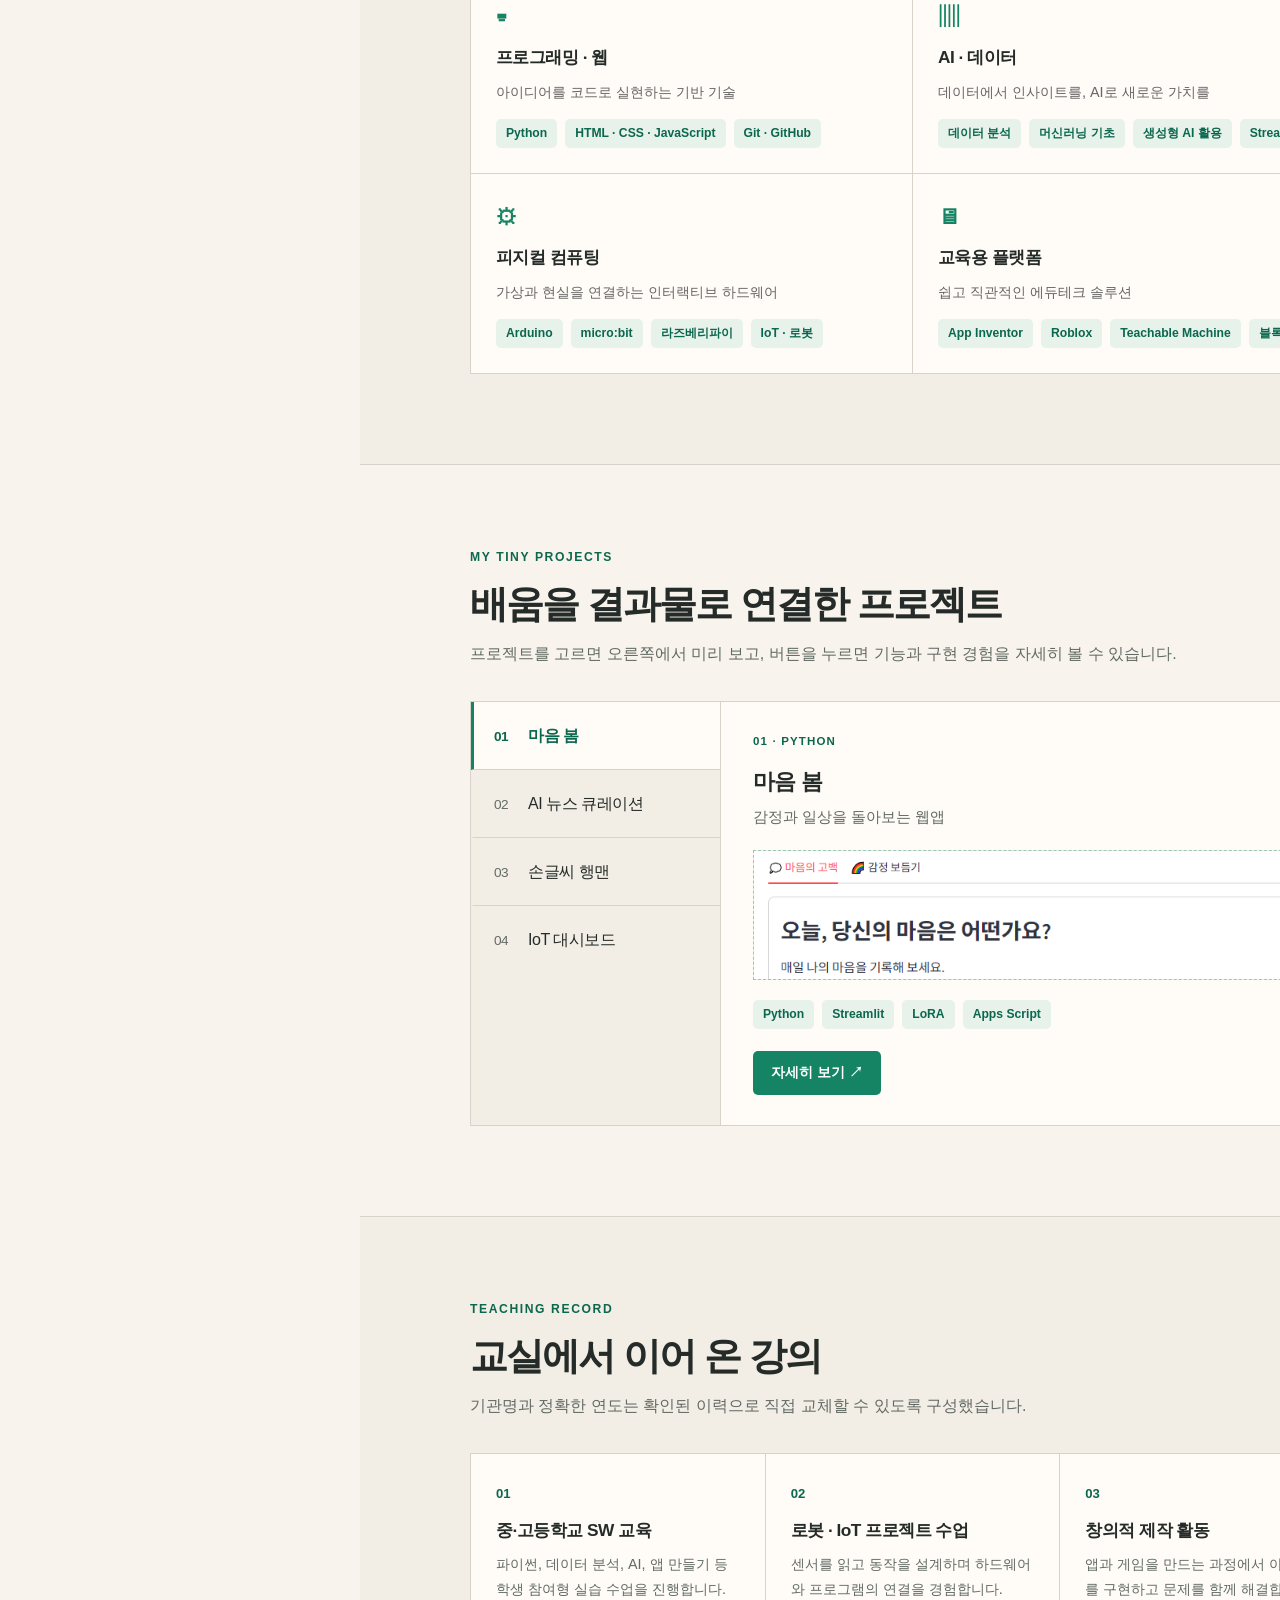
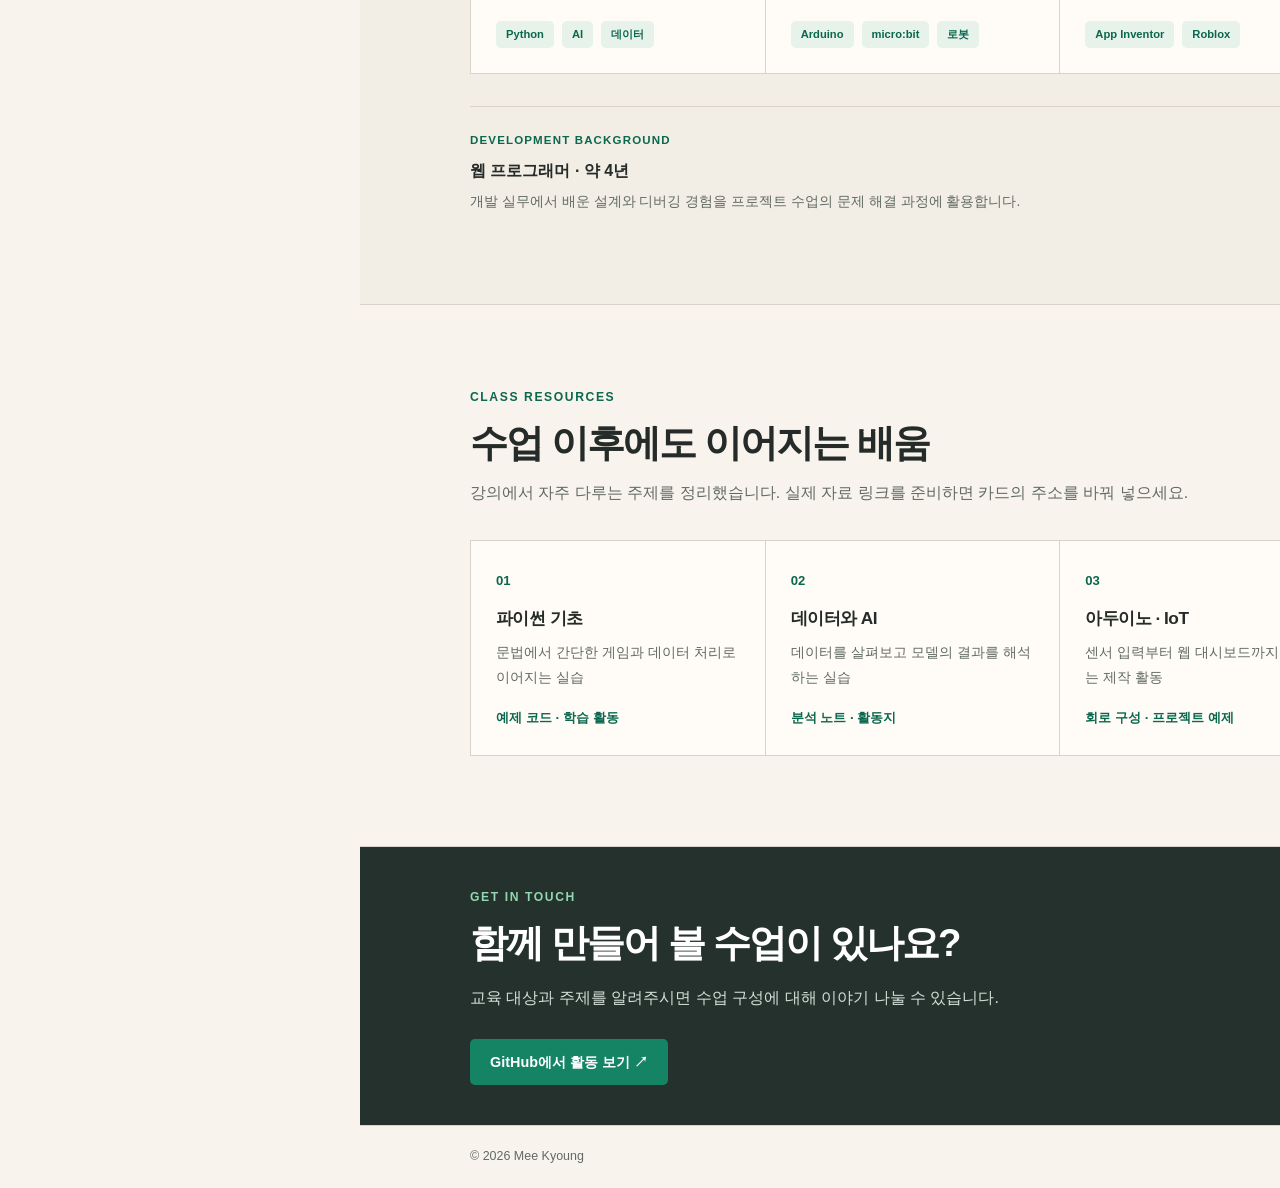
==== commit c3722348: "1005 5th commit" ====
--- a/index.html
+++ b/index.html
@@ -20,7 +20,7 @@
               aria-expanded="false" aria-controls="nav-links">☰</button>
 
       <div class="nav-links" id="nav-links">
-        <a href="#philosophy"><small>01</small>TEACHING PHILOSOPHY</a>
+        <a href="#philosophy"><small>01</small>PHILOSOPHY</a>
         <a href="#skills"><small>02</small>WHAT I TEACH</a>
         <a href="#projects"><small>03</small>MY TINY PROJECTS</a>
         <a href="#career"><small>04</small>TEACHING RECORD</a>
@@ -156,53 +156,65 @@
     </section>
     <!-- 4. 강의 분야 끝 -->
 
-    <!-- 5. 프로젝트 시작 -->
+    <!-- 5. 프로젝트 시작 -->   
+    
     <section class="section" id="projects">
       <div class="wrap">
         <p class="section-label">MY TINY PROJECTS</p>
         <h2>배움을 결과물로 연결한 프로젝트</h2>
-        <p class="section-lead">카드를 누르면 기능과 구현 경험을 간단히 볼 수 있습니다.</p>
-        <div class="project-grid">
-          <!-- 5-1. 마음 봄 카드 시작 -->
-          <button class="project-card" type="button" data-project="maeum" aria-haspopup="dialog">
-              <span class="project-top">01 · RASPBERRY PI</span>
-            <strong>마음 봄</strong>
-              <span>감정과 일상을 돌아보는 웹앱</span>
-              <span class="project-tech">Python · Raspberry Pi · Web</span>
-              <span class="project-more">자세히 보기 ↗</span>
-          </button>
-          <!-- 5-1. 마음 봄 카드 끝 -->
-          <!-- 5-2. AI 뉴스 카드 시작 -->
-          <button class="project-card" type="button" data-project="news" aria-haspopup="dialog">
+        <p class="section-lead">프로젝트를 고르면 오른쪽에서 미리 보고, 버튼을 누르면 기능과 구현 경험을 자세히 볼 수 있습니다.</p>
+        <div class="project-split">
+          <!-- 5-1. 왼쪽 프로젝트 목록 시작 -->
+          <div class="project-list">
+            <button class="project-tab is-active" type="button" data-preview="maeum" aria-current="true"><small>01</small><span>마음 봄</span></button>
+            <button class="project-tab" type="button" data-preview="news"><small>02</small><span>AI 뉴스 큐레이션</span></button>
+            <button class="project-tab" type="button" data-preview="hangman"><small>03</small><span>손글씨 행맨</span></button>
+            <button class="project-tab" type="button" data-preview="iot"><small>04</small><span>IoT 대시보드</span></button>
+          </div>
+          <!-- 5-1. 왼쪽 프로젝트 목록 끝 -->
+          <!-- 5-2. 오른쪽 미리보기 패널 시작 (프로젝트마다 1개) -->
+          <div class="project-preview">
+            <div class="project-pane" data-pane="maeum">
+              <span class="project-top">01 · PYTHON </span>
+              <strong>마음 봄</strong>
+              <p class="project-summary">감정과 일상을 돌아보는 웹앱</p>
+              <!-- 화면 캡처가 준비되면 아래 div 전체를 <img class="project-shot" src="img/파일명.png" alt="마음 봄 화면"> 로 바꾸세요. -->
+              <img class="project-shot" src="./img/mind_small.png">
+              <div class="pill-list"><span>Python</span><span>Streamlit</span><span>LoRA</span><span>Apps Script</span></div>
+              <button class="project-more" type="button" data-project="maeum" aria-haspopup="dialog">자세히 보기 ↗</button>
+            </div>
+            <div class="project-pane" data-pane="news" hidden>
               <span class="project-top">02 · AI LITERACY</span>
-            <strong>AI 뉴스 큐레이션</strong>
-              <span>뉴스를 카드로 살펴보는 웹앱</span>
-              <span class="project-tech">Python · Streamlit · Templates</span>
-              <span class="project-more">자세히 보기 ↗</span>
-          </button>
-          <!-- 5-2. AI 뉴스 카드 끝 -->
-          <!-- 5-3. 행맨 카드 시작 -->
-          <button class="project-card" type="button" data-project="hangman" aria-haspopup="dialog">
+              <strong>AI 뉴스 큐레이션</strong>
+              <p class="project-summary">AI 타임즈 최신 뉴스 Brifing 웹앱</p>
+              <img class="project-shot" src="./img/news_small.png">
+              <div class="pill-list"><span>Python</span><span>Streamlit</span><span>Gemini API</span></div>
+              <button class="project-more" type="button" data-project="news" aria-haspopup="dialog">자세히 보기 ↗</button>
+            </div>
+            <div class="project-pane" data-pane="hangman" hidden>
               <span class="project-top">03 · GAME</span>
-            <strong>손글씨 행맨</strong>
-              <span>직접 쓴 글자로 진행하는 단어 게임</span>
-              <span class="project-tech">Python · Streamlit · Canvas</span>
-              <span class="project-more">자세히 보기 ↗</span>
-          </button>
-          <!-- 5-3. 행맨 카드 끝 -->
-          <!-- 5-4. IoT 카드 시작 -->
-          <button class="project-card" type="button" data-project="iot" aria-haspopup="dialog">
-              <span class="project-top">04 · IOT</span>
-            <strong>IoT 대시보드</strong>
-              <span>센서값 확인과 LED·모터 제어 실습</span>
-              <span class="project-tech">Arduino · MQTT · Streamlit</span>
-              <span class="project-more">자세히 보기 ↗</span>
-          </button>
-          <!-- 5-4. IoT 카드 끝 -->
+              <strong>손글씨 행맨</strong>
+              <p class="project-summary">직접 쓴 글자로 진행하는 단어 게임</p>
+              <img class="project-shot" src="./img/hang_small.png">
+              <div class="pill-list"><span>Python</span><span>Streamlit</span><span>EMNIST</span></div>
+              <button class="project-more" type="button" data-project="hangman" aria-haspopup="dialog">자세히 보기 ↗</button>
+            </div>
+            <div class="project-pane" data-pane="iot" hidden>
+              <span class="project-top">04 · ARDUINO IOT</span>
+              <strong>IoT 대시보드</strong>
+              <p class="project-summary">센서값 확인과 LED·모터 제어 실습</p>
+              <!-- 화면 캡처가 준비되면 아래 div 전체를 <img class="project-shot" src="img/파일명.png" alt="IoT 대시보드 화면"> 로 바꾸세요. -->
+              <div class="project-shot" aria-hidden="true">⚙</div>
+              <div class="pill-list"><span>Arduino</span><span>MQTT</span><span>Streamlit</span></div>
+              <button class="project-more" type="button" data-project="iot" aria-haspopup="dialog">자세히 보기 ↗</button>
+            </div>
+          </div>
+          <!-- 5-2. 오른쪽 미리보기 패널 끝 -->
         </div>
       </div>
     </section>
     <!-- 5. 프로젝트 끝 -->
+
 
     <!-- 6. 강의 경력 시작 -->
     <section class="section section-tint" id="career">
--- a/lib/styles.css
+++ b/lib/styles.css
@@ -120,8 +120,8 @@
   word-break: keep-all;
 }
 .section-lead { margin: 0 0 34px; color: var(--muted); word-break: keep-all; }
-.philosophy-grid, .skill-grid, .project-grid { display: grid; grid-template-columns: repeat(2, minmax(0, 1fr)); gap: 1px; border: 1px solid var(--line); background: var(--line); }
-.soft-card, .skill-card, .career-card, .resource-card, .project-card { background: var(--card); padding: 25px; }
+.philosophy-grid, .skill-grid { display: grid; grid-template-columns: repeat(2, minmax(0, 1fr)); gap: 1px; border: 1px solid var(--line); background: var(--line); }
+.soft-card, .skill-card, .career-card, .resource-card { background: var(--card); padding: 25px; }
 .soft-card h3, .skill-card h3, .career-card h3, .resource-card h3 { margin: 10px 0 7px; font-size: 1.08rem; letter-spacing: -.03em; }
 .soft-card p, .career-card p, .resource-card p { margin: 0; color: var(--muted); font-size: .9rem; }
 .card-number, .career-card > span, .resource-card > span { color: var(--accent-dark); font-size: .82rem; font-weight: 800; }
@@ -145,23 +145,31 @@
   transform: scale(1.5); /* 아이콘이 살짝 커지는 효과 */
   transition: transform 0.3s ease;
 }
-/* 강의 철학: 가로 4단 타임라인 (아이콘 원 + 점선 연결) */
+/* ========================================================
+   강의 철학: 가로 4단 타임라인 (아이콘 원 + 점선 연결)
+   [수정 가이드]
+   - 아이콘 원 크기      → --icon-size (기본 82px)
+   - 카드 사이 간격      → --gap (기본 24px, 점선 길이도 자동 조정)
+   - 아이콘 원 배경색    → .philosophy-icon 의 background
+   - 점선 색 / 굵기      → ::after 의 border-top
+   - 가운데 점 색 / 크기 → ::before 의 background / width·height
+   ======================================================== */
 .philosophy-grid {
-  --icon-size: 150px;
-  --gap: 24px;
+  --icon-size: 82px;   /* ← 아이콘 원 크기 */
+  --gap: 24px;         /* ← 카드 사이 간격 */
   display: grid;
-  grid-template-columns: repeat(4, minmax(0, 1fr));
+  grid-template-columns: repeat(4, minmax(0, 1fr)); /* 4단: 숫자를 바꾸면 단 수 변경(점선 계산은 4단 기준) */
   gap: var(--gap);
   border: 0;
   background: none;
-  margin-top: 8px;
+  margin-top: 8px;     /* 제목과 아이콘 줄 사이 여백 */
 }
 .soft-card {
-  position: relative;
+  position: relative;  /* 점선·점의 위치 기준 (지우지 마세요) */
   display: flex;
   flex-direction: column;
   align-items: center;
-  text-align: center;
+  text-align: center;  /* 왼쪽 정렬로 바꾸려면 left (점선은 어긋날 수 있음) */
   padding: 0;
   background: none;
 }
@@ -169,33 +177,33 @@
   position: static;
   width: var(--icon-size);
   height: var(--icon-size);
-  padding: 18px;
-  border-radius: 50%;
-  background: var(--accent-soft);
+  padding: 18px;                /* ← 클수록 원 안의 아이콘이 작아짐 */
+  border-radius: 50%;           /* 원형. 사각형으로 하려면 8px 등 */
+  background: var(--accent-soft); /* ← 원 배경색 */
   object-fit: contain;
 }
-.soft-card .card-number { margin-top: 22px; font-size: .72rem; letter-spacing: .08em; }
-.soft-card h3 { margin: 6px 0 8px; font-size: 1.15rem; word-break: keep-all; }
-.soft-card p { font-size: .82rem; word-break: keep-all; }
+.soft-card .card-number { margin-top: 22px; font-size: .72rem; letter-spacing: .08em; } /* 번호 위치·크기 */
+.soft-card h3 { margin: 6px 0 8px; font-size: 1.15rem; word-break: keep-all; }          /* 제목 크기 */
+.soft-card p { font-size: .82rem; word-break: keep-all; }                               /* 설명 글자 크기 */
 
 /* 카드 사이 점선 + 가운데 점 (마지막 카드 제외) */
-.soft-card:not(:last-child)::after {
+.soft-card:not(:last-child)::after {   /* 점선 */
   content: "";
   position: absolute;
-  top: calc(var(--icon-size) / 2);
-  left: calc(50% + var(--icon-size) / 2 + 12px);
-  width: calc(100% + var(--gap) - var(--icon-size) - 24px);
-  border-top: 2px dotted #b9c4bc;
-}
-.soft-card:not(:last-child)::before {
+  top: calc(var(--icon-size) / 2);     /* 아이콘 원의 세로 중앙 */
+  left: calc(50% + var(--icon-size) / 2 + 12px);  /* 12px = 원과 점선 사이 여백 */
+  width: calc(100% + var(--gap) - var(--icon-size) - 24px); /* 24px = 양쪽 여백 합 */
+  border-top: 2px dotted #b9c4bc;      /* ← 점선 굵기·모양·색 */
+}
+.soft-card:not(:last-child)::before {  /* 가운데 점 */
   content: "";
   position: absolute;
-  top: calc(var(--icon-size) / 2 - 5px);
+  top: calc(var(--icon-size) / 2 - 5px); /* 5px = 점 높이의 절반 */
   left: calc(100% + var(--gap) / 2 - 5px);
-  width: 10px;
+  width: 10px;                         /* ← 점 크기 (바꾸면 위의 5px도 절반 값으로) */
   height: 10px;
   border-radius: 50%;
-  background: var(--accent-dark);
+  background: var(--accent-dark);      /* ← 점 색 */
 }
 
 /* 5. 강의 분야 */
@@ -203,14 +211,69 @@
 .skill-icon { display: inline-block; color: var(--accent); font-size: 1.35rem; font-weight: 700; }
 .skill-card h3 { margin: 8px 0 17px; }
 
-/* 6. 프로젝트 */
-.project-card { display: flex; flex-direction: column; min-height: 210px; text-align: left; border: 0; color: var(--ink); }
-.project-card:hover { background: #f4f5ec; }
-.project-top { color: var(--accent-dark); font-size: .72rem; font-weight: 800; letter-spacing: .1em; }
-.project-card strong { margin: 15px 0 4px; font-size: 1.28rem; }
-.project-card > span:nth-of-type(2) { color: var(--muted); font-size: .9rem; }
-.project-tech { margin-top: 14px; color: var(--accent-dark); font-size: .76rem; }
-.project-more { margin-top: auto; padding-top: 14px; color: var(--accent-dark); font-size: .8rem; font-weight: 800; }
+.project-split {
+  display: grid;
+  grid-template-columns: 250px minmax(0, 1fr); /* ← 왼쪽 목록 너비 / 오른쪽은 나머지 */
+  border: 1px solid var(--line);
+  background: var(--card);
+}
+.project-list { background: var(--wash); border-right: 1px solid var(--line); } /* 왼쪽 목록 배경 */
+
+/* 왼쪽 목록 항목 (기본 상태) */
+.project-tab {
+  display: flex; gap: 14px; align-items: baseline; width: 100%;
+  padding: 20px 20px;                       /* ← 항목 높이·좌우 여백 */
+  border: 0; border-bottom: 1px solid var(--line);
+  border-left: 3px solid transparent;       /* 선택 시 색이 들어오는 자리 (지우지 마세요) */
+  background: transparent; color: var(--ink); text-align: left;
+  font-size: 1rem; letter-spacing: -.03em;  /* ← 프로젝트 이름 글자 크기 */
+}
+.project-tab:last-child { border-bottom: 0; }
+.project-tab small { width: 20px; color: var(--muted); font-size: .85rem; } /* 번호(01~04) */
+.project-tab:hover { background: #f7f4ec; }                                  /* 마우스 올렸을 때 배경 */
+
+/* 왼쪽 목록 항목 (선택된 상태) */
+.project-tab.is-active {
+  background: var(--card);                  /* 오른쪽 패널과 같은 색으로 이어 보이게 */
+  border-left-color: var(--accent);         /* ← 왼쪽 강조선 색 */
+  margin-right: -1px;                       /* 경계선을 가려 패널과 연결 (지우지 마세요) */
+  color: var(--accent-dark); font-weight: 700;
+}
+.project-tab.is-active small { color: var(--accent-dark); font-weight: 800; }
+
+/* 오른쪽 미리보기 패널 */
+.project-pane {
+  display: flex; flex-direction: column;
+  min-height: 360px;                        /* ← 패널 최소 높이 (프로젝트마다 높이가 흔들리지 않게) */
+  padding: 30px 32px;                       /* ← 패널 안쪽 여백 */
+}
+.project-pane[hidden] { display: none; }    /* 선택되지 않은 패널 숨김 (지우지 마세요) */
+.project-top { color: var(--accent-dark); font-size: .72rem; font-weight: 800; letter-spacing: .1em; } /* 01 · CATEGORY */
+.project-pane strong { margin: 12px 0 4px; font-size: 1.4rem; letter-spacing: -.04em; }                 /* 프로젝트 제목 */
+.project-summary { margin: 0; color: var(--muted); font-size: .92rem; }                                 /* 한 줄 설명 */
+
+/* 화면 캡처 영역 (div일 때는 아이콘 박스, img로 바꾸면 사진으로 표시) */
+.project-shot {
+  display: flex; align-items: center; justify-content: center;
+  width: 100%;
+  height: 130px;                            /* ← 캡처 영역 높이 */
+  margin: 20px 0;                           /* 위·아래 여백 */
+  object-fit: cover;                        /* <img>로 바꿨을 때: cover=꽉 채움(잘림), contain=전체 표시 */
+  background: var(--accent-soft);
+  border: 1px dashed #9fc6b4;               /* 이미지를 넣으면 이 점선 테두리는 solid 로 바꾸거나 지워도 됩니다 */
+  color: var(--accent); font-size: 2.2rem;  /* 아이콘 색·크기 */
+}
+.project-pane .pill-list { margin-bottom: 22px; } /* 기술 태그와 버튼 사이 간격 */
+
+/* 자세히 보기 버튼 */
+.project-more {
+  align-self: flex-start; margin-top: auto; /* margin-top:auto = 버튼을 패널 맨 아래로 */
+  padding: 10px 18px;
+  border: 0; border-radius: 5px;
+  background: var(--accent); color: #fff;   /* ← 버튼 색 */
+  font-size: .88rem; font-weight: 750;
+}
+.project-more:hover { background: var(--accent-dark); } /* 마우스 올렸을 때 */
 
 /* 7. 강의 경력과 자료실 */
 .career-grid, .resource-grid { display: grid; grid-template-columns: repeat(3, minmax(0, 1fr)); gap: 1px; border: 1px solid var(--line); background: var(--line); }
@@ -285,7 +348,8 @@
   }
 }
 
-/* 강의 철학 반응형: 태블릿 2단, 모바일 1단 (연결선 숨김) */
+/* 강의 철학 반응형: 태블릿 2단, 모바일 1단 (연결선 숨김)
+   - 900px / 520px 은 단이 바뀌는 화면 너비. 숫자를 바꿔 조절하세요. */
 @media (max-width: 900px) {
   .philosophy-grid { grid-template-columns: repeat(2, minmax(0, 1fr)); row-gap: 40px; }
   .soft-card::before, .soft-card::after { display: none !important; }
@@ -293,3 +357,12 @@
 @media (max-width: 520px) {
   .philosophy-grid { grid-template-columns: 1fr; }
 }
+
+
+/* 프로젝트 반응형: 모바일에서는 목록이 위, 미리보기가 아래
+   - 700px = 위아래로 쌓이기 시작하는 화면 너비 */
+@media (max-width: 700px) {
+  .project-split { grid-template-columns: 1fr; }
+  .project-list { border-right: 0; border-bottom: 1px solid var(--line); }
+  .project-pane { padding: 24px 20px; }
+}
